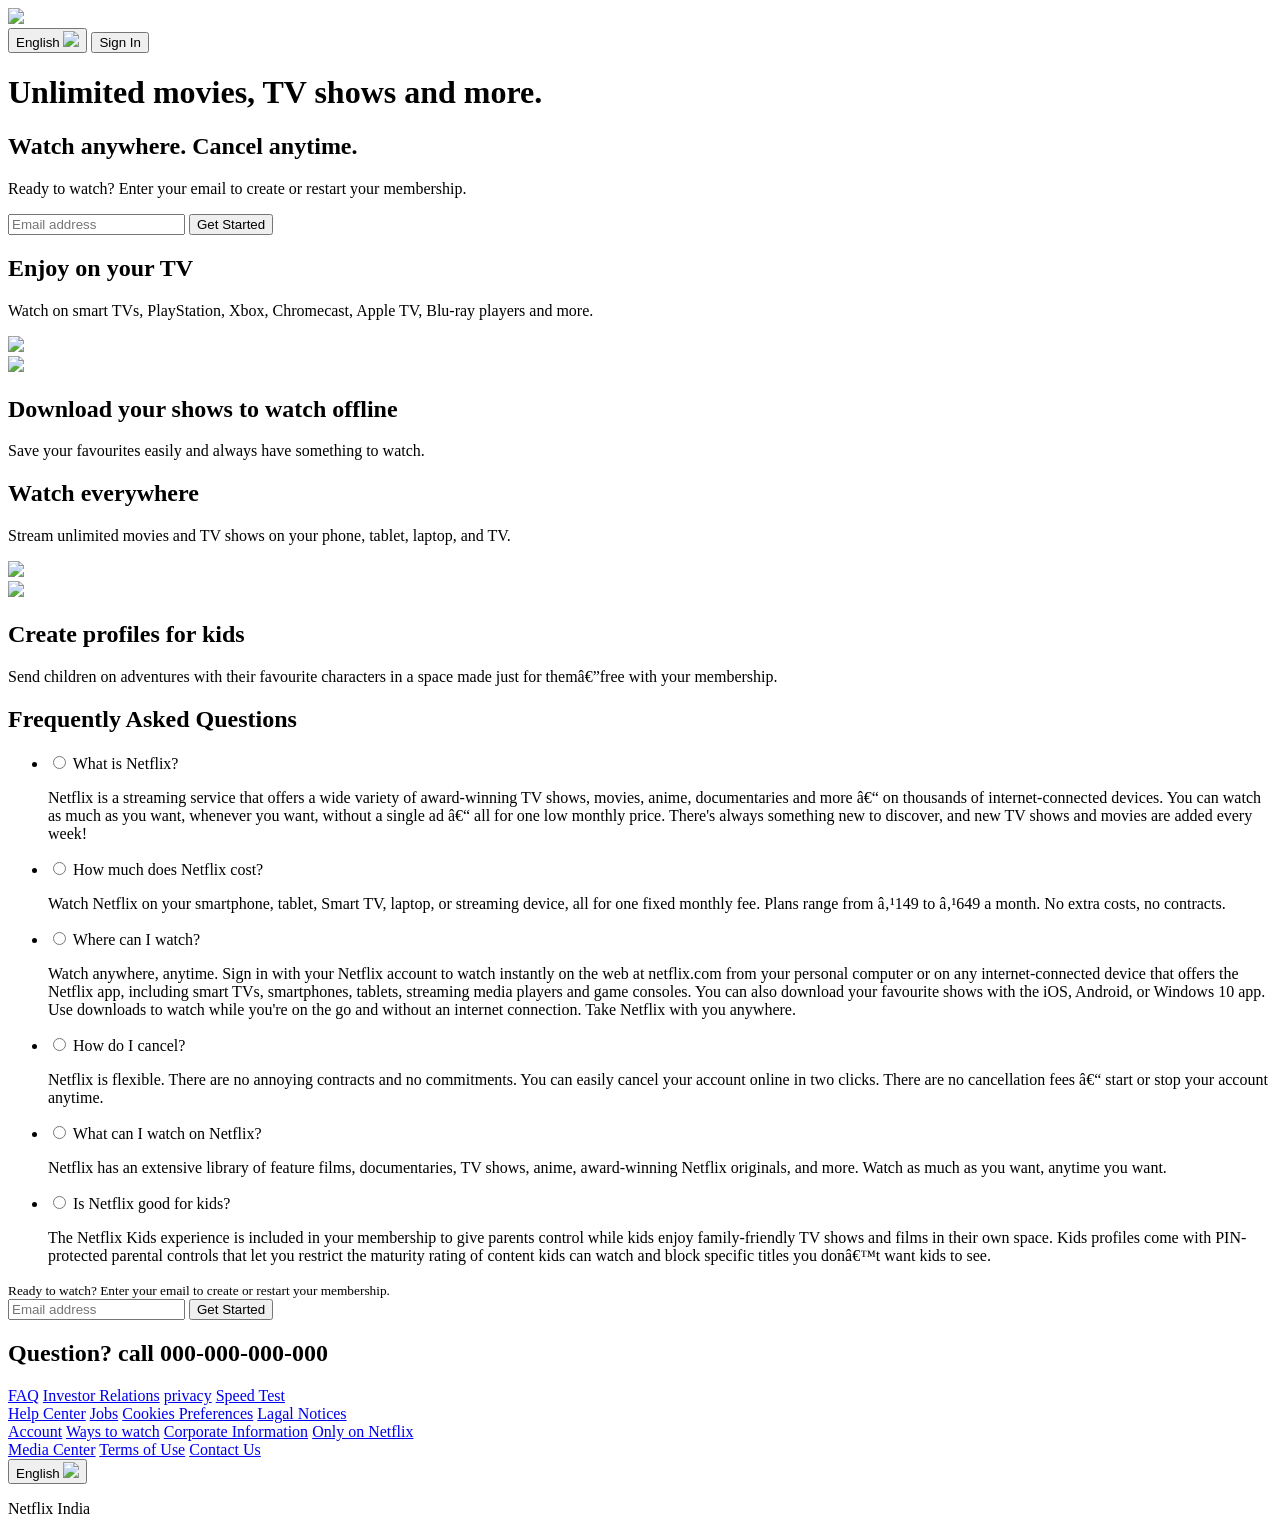
==== first1.html @ 63dea085 "Add files via upload" ====
<!DOCTYPE html>
<html>
<head>
    <!--<meta charset="UTF-8">-->
    <meta name="viewport" content="width=device-width, initial-scale=1.0">
    <title>Netflix Clone</title>
    <link rel="stylesheet" href="style.css">
</head>
    <body>
        <div class="header">
            <nav>
                <img src="logo.png" class="logo">
                <div>
                    <button class="language-btn">English <img src="down-icon.png"></button>
                    <button>Sign In</button>
                </div>
            </nav>
            <div class="header-content">
                <h1>Unlimited movies, TV shows and more.</h1>
                <h2>Watch anywhere. Cancel anytime.</h2>
                <p>Ready to watch? Enter your email to create or restart your membership.</p>
                <form class="email-signup">
                    <input type="email" placeholder="Email address" required>
                    <button type="submit">Get Started</button>
                </form>
            </div>
        </div>
        <div class="features">
            <div class="row">
                <div class="text-col">
                    <h2>Enjoy on your TV</h2>
                    <p>Watch on smart TVs, PlayStation, Xbox, Chromecast, Apple TV, Blu-ray players and more.</p>
                </div>
                <div class="img-col">
                    <img src="feature-1.png">
                </div>
            </div>
            <div class="row">
                <div class="img-col">
                    <img src="feature-2.png">
                </div>
                <div class="text-col">
                    <h2>Download your shows to watch offline</h2>
                    <p>Save your favourites easily and always have something to watch.</p>
                </div>
                
            </div>
            <div class="row">
                <div class="text-col">
                    <h2>Watch everywhere</h2>
                    <p>Stream unlimited movies and TV shows on your phone, tablet, laptop, and TV.</p>
                </div>
                <div class="img-col">
                    <img src="feature-3.png">
                </div>
            </div>
            <div class="row">
                <div class="img-col">
                    <img src="feature-4.png">
                </div>
                <div class="text-col">
                    <h2>Create profiles for kids</h2>
                    <p>Send children on adventures with their favourite characters in a space made just for them—free with your membership.</p>
                </div>   
            </div>
        </div>
        <div class="faq">
            <h2>Frequently Asked Questions</h2>
            <ul class="accordion">
                <li>
                    <input type="radio" name="accordion" id="first">
                    <label for="first">What is Netflix? </label>
                    <div class="content">
                        <p>Netflix is a streaming service that offers a wide variety of award-winning TV shows, movies, anime, documentaries and more – on thousands of internet-connected devices.

                            You can watch as much as you want, whenever you want, without a single ad – all for one low monthly price. There's always something new to discover, and new TV shows and movies are added every week!</p>
                    </div>
                </li>
                <li>
                    <input type="radio" name="accordion" id="Second">
                    <label for="Second">How much does Netflix cost? </label>
                    <div class="content">
                        <p>Watch Netflix on your smartphone, tablet, Smart TV, laptop, or streaming device, all for one fixed monthly fee. Plans range from ₹149 to ₹649 a month. No extra costs, no contracts.</p>
                    </div>
                </li>
                <li>
                    <input type="radio" name="accordion" id="Third">
                    <label for="Third">Where can I watch? </label>
                    <div class="content">
                        <p>Watch anywhere, anytime. Sign in with your Netflix account to watch instantly on the web at netflix.com from your personal computer or on any internet-connected device that offers the Netflix app, including smart TVs, smartphones, tablets, streaming media players and game consoles.

                            You can also download your favourite shows with the iOS, Android, or Windows 10 app. Use downloads to watch while you're on the go and without an internet connection. Take Netflix with you anywhere.</p>
                    </div>
                </li>
                <li>
                    <input type="radio" name="accordion" id="fourth">
                    <label for="fourth">How do I cancel? </label>
                    <div class="content">
                        <p>Netflix is flexible. There are no annoying contracts and no commitments. You can easily cancel your account online in two clicks. There are no cancellation fees – start or stop your account anytime.</p>
                    </div>
                </li>
                <li>
                    <input type="radio" name="accordion" id="fifth">
                    <label for="fifth">What can I watch on Netflix? </label>
                    <div class="content">
                        <p>Netflix has an extensive library of feature films, documentaries, TV shows, anime, award-winning Netflix originals, and more. Watch as much as you want, anytime you want.</p>
                    </div>
                </li>
                <li>
                    <input type="radio" name="accordion" id="sixth">
                    <label for="sixth">Is Netflix good for kids? </label>
                    <div class="content">
                        <p>The Netflix Kids experience is included in your membership to give parents control while kids enjoy family-friendly TV shows and films in their own space.

                            Kids profiles come with PIN-protected parental controls that let you restrict the maturity rating of content kids can watch and block specific titles you don’t want kids to see.</p>
                    </div>
                </li>
            </ul>
            <small>Ready to watch? Enter your email to create or restart your membership.</small>
            <form class="email-signup">
                <input type="email" placeholder="Email address" required>
                <button type="submit">Get Started</button>
            </form>
        </div>
        <div class="footer">
            <h2>Question? call 000-000-000-000</h2>
            <div class="row">
                <div class="col">
                    <a href="#">FAQ</a>
                    <a href="#">Investor Relations</a>
                    <a href="#">privacy</a>
                    <a href="#">Speed Test</a>
                </div>
                <div class="col">
                    <a href="#">Help Center</a>
                    <a href="#">Jobs</a>
                    <a href="#">Cookies Preferences</a>
                    <a href="#">Lagal Notices</a>
                </div>
                <div class="col">
                    <a href="#">Account</a>
                    <a href="#">Ways to watch</a>
                    <a href="#">Corporate Information</a>
                    <a href="#">Only on Netflix</a>
                </div>
                <div class="col">
                    <a href="#">Media Center</a>
                    <a href="#">Terms of Use</a>
                    <a href="#">Contact Us</a>
                </div>
            </div>
            <button class="language-btn">English <img src="down-icon.png"></button>
            <p class="copyright-txt">Netflix India</p>
        </div>
    </body>
</html>
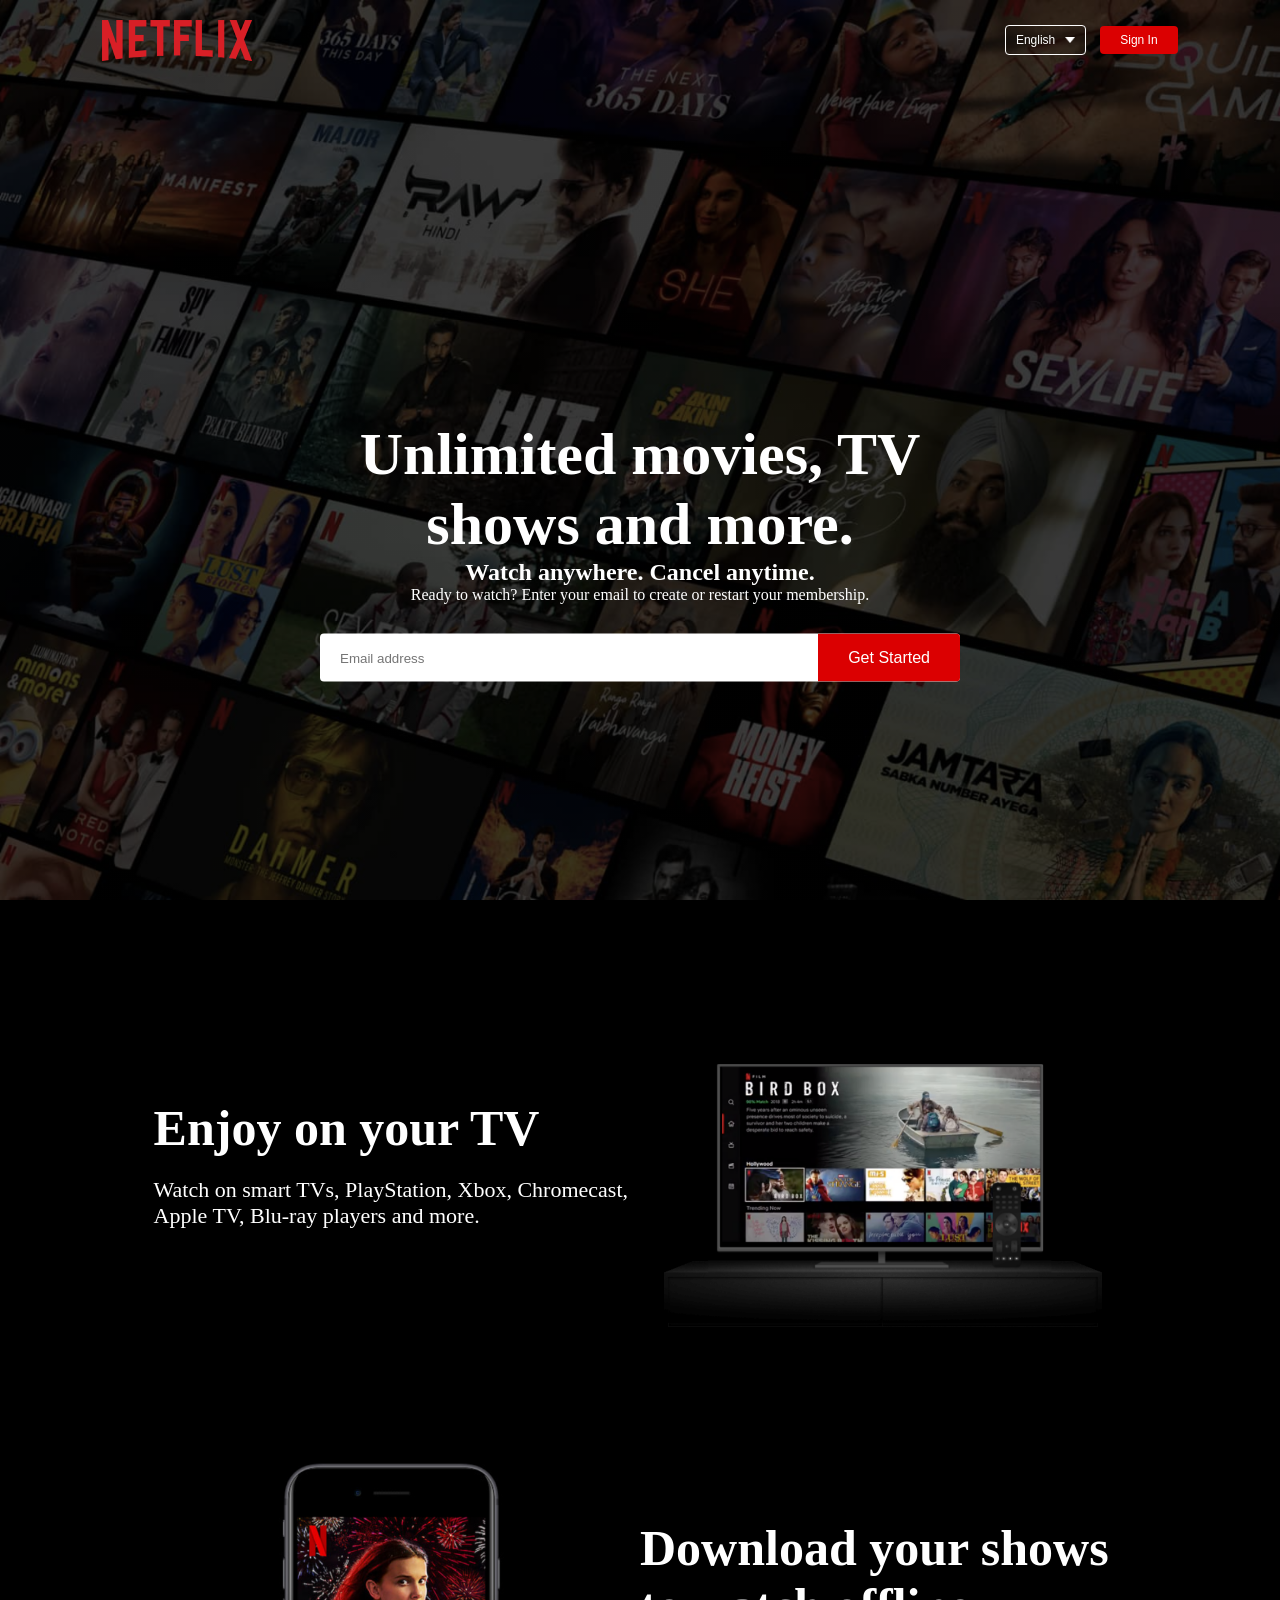
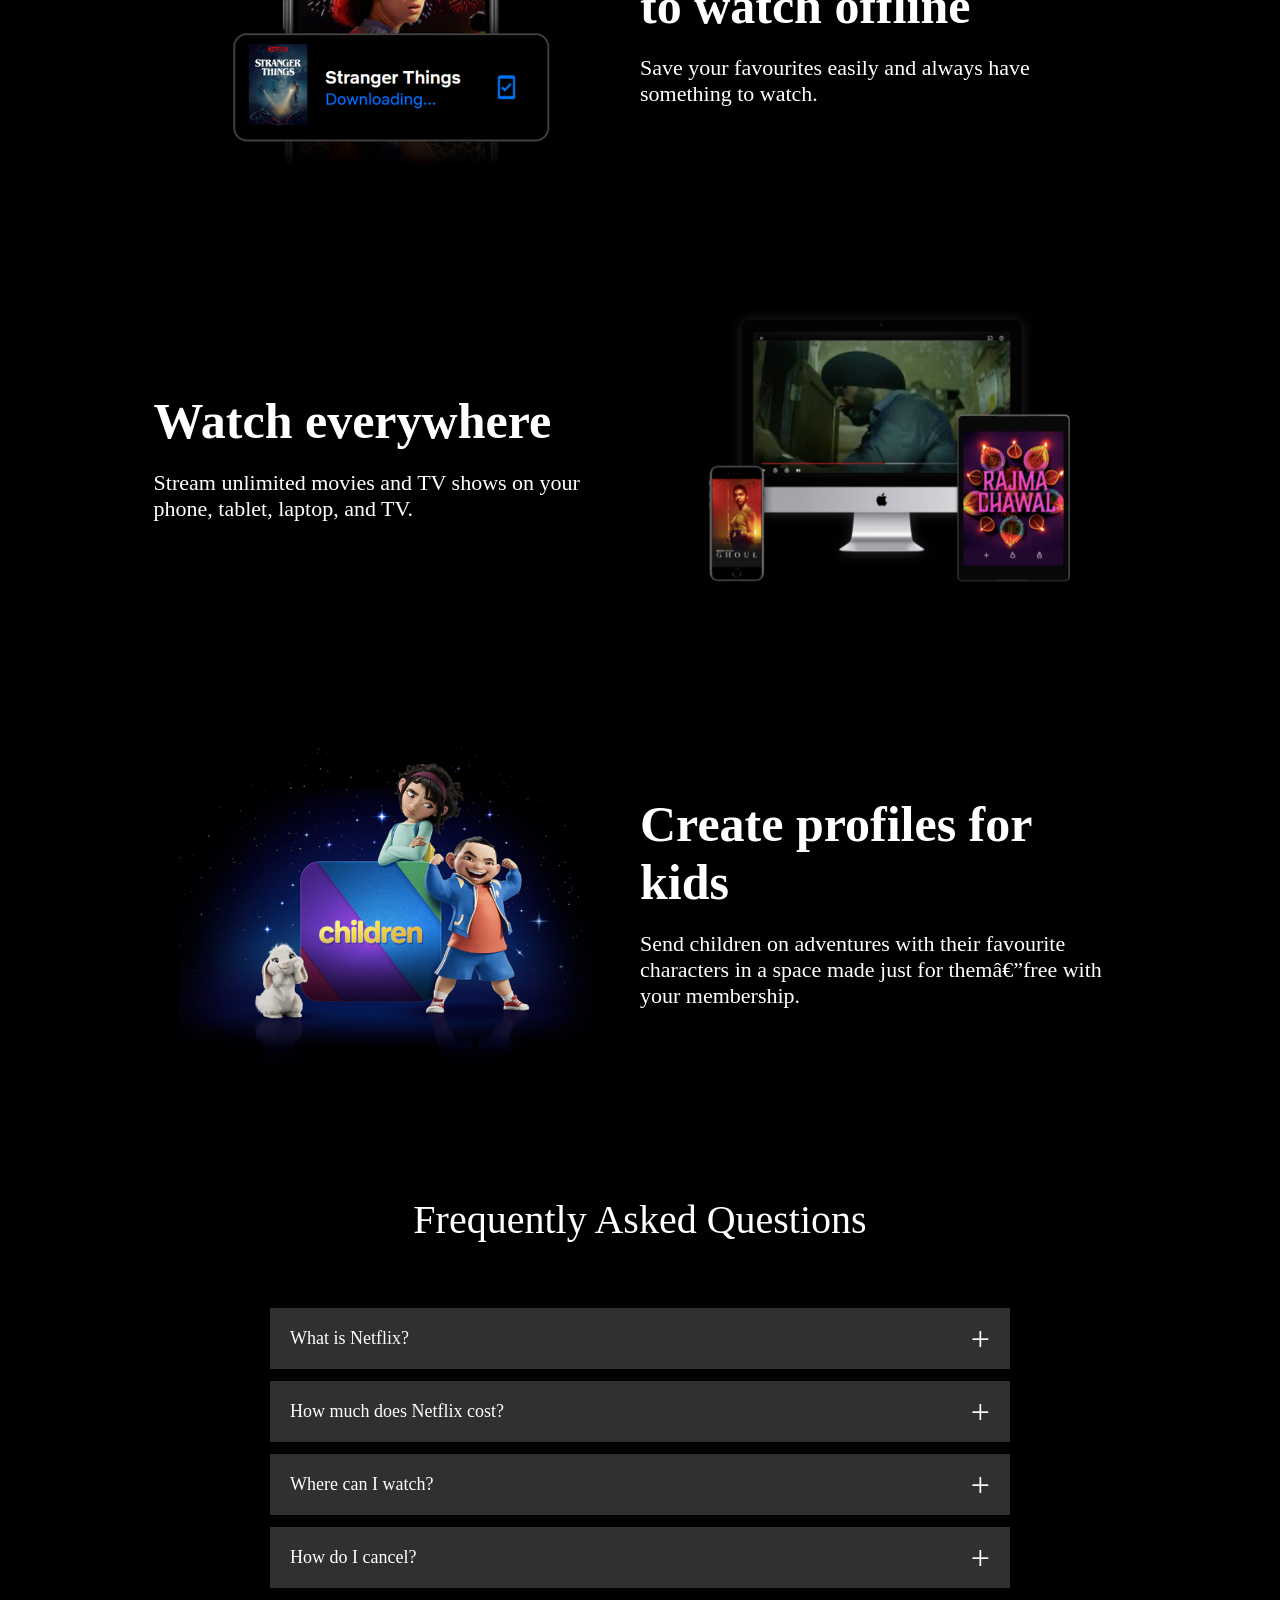
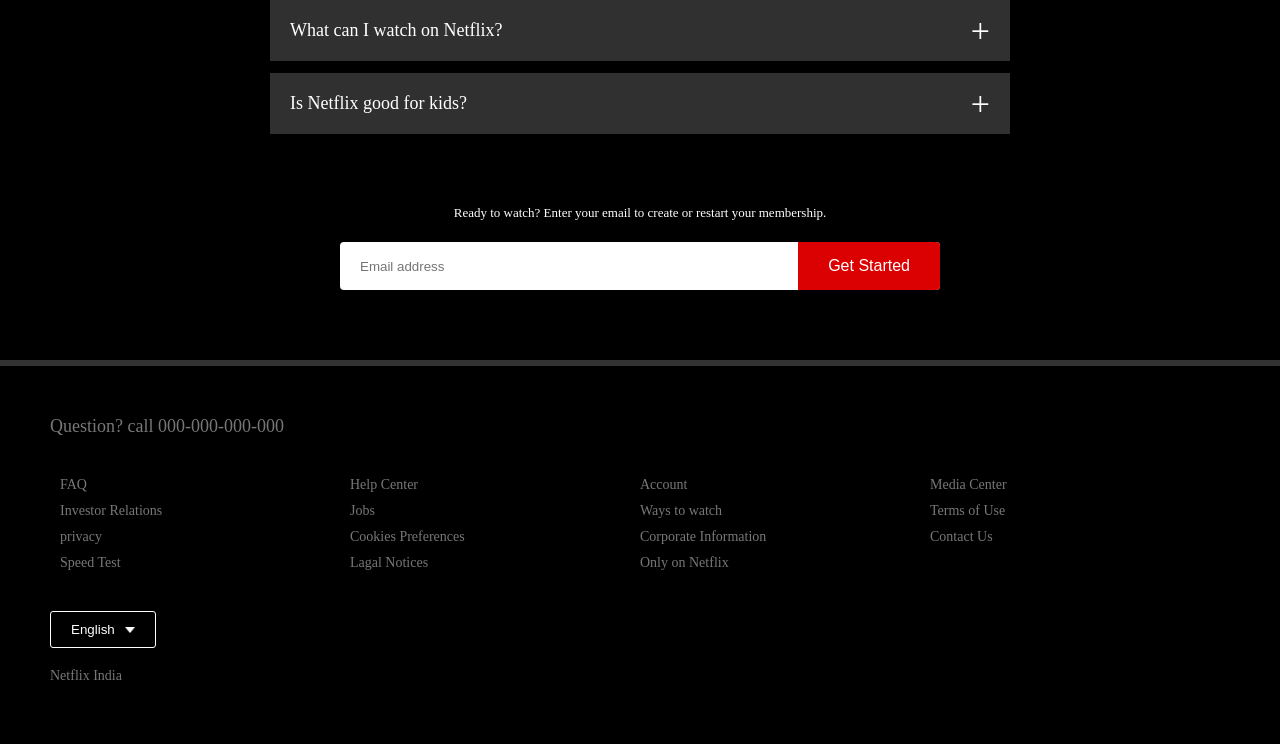
==== commit b822d86e: "Update first1.html just update" ====
--- a/first1.html
+++ b/first1.html
@@ -4,14 +4,14 @@
     <!--<meta charset="UTF-8">-->
     <meta name="viewport" content="width=device-width, initial-scale=1.0">
     <title>Netflix Clone</title>
-    <link rel="stylesheet" href="style.css">
+    <link rel="stylesheet" href="MY-HTML-PROJECT/style.css">
 </head>
     <body>
         <div class="header">
             <nav>
-                <img src="logo.png" class="logo">
+                <img src="MY-HTML-PROJECT/logo.png" class="logo">
                 <div>
-                    <button class="language-btn">English <img src="down-icon.png"></button>
+                    <button class="language-btn">English <img src="MY-HTML-PROJECT/down-icon.png"></button>
                     <button>Sign In</button>
                 </div>
             </nav>
@@ -32,12 +32,12 @@
                     <p>Watch on smart TVs, PlayStation, Xbox, Chromecast, Apple TV, Blu-ray players and more.</p>
                 </div>
                 <div class="img-col">
-                    <img src="feature-1.png">
+                    <img src="MY-HTML-PROJECT/feature-1.png">
                 </div>
             </div>
             <div class="row">
                 <div class="img-col">
-                    <img src="feature-2.png">
+                    <img src="MY-HTML-PROJECT/feature-2.png">
                 </div>
                 <div class="text-col">
                     <h2>Download your shows to watch offline</h2>
@@ -51,12 +51,12 @@
                     <p>Stream unlimited movies and TV shows on your phone, tablet, laptop, and TV.</p>
                 </div>
                 <div class="img-col">
-                    <img src="feature-3.png">
+                    <img src="MY-HTML-PROJECT/feature-3.png">
                 </div>
             </div>
             <div class="row">
                 <div class="img-col">
-                    <img src="feature-4.png">
+                    <img src="MY-HTML-PROJECT/feature-4.png">
                 </div>
                 <div class="text-col">
                     <h2>Create profiles for kids</h2>
@@ -149,8 +149,8 @@
                     <a href="#">Contact Us</a>
                 </div>
             </div>
-            <button class="language-btn">English <img src="down-icon.png"></button>
+            <button class="language-btn">English <img src="MY-HTML-PROJECT/down-icon.png"></button>
             <p class="copyright-txt">Netflix India</p>
         </div>
     </body>
-</html>+</html>
--- a/MY-HTML-PROJECT/style.css
+++ b/MY-HTML-PROJECT/style.css
@@ -0,0 +1,306 @@
+*{
+    margin: 0;
+    padding: 0%;
+    font-family: 'poppins' sans-serif;
+    box-sizing: border-box;
+    
+}
+    
+body{
+    
+    background-color: #000;
+    color: #fff;
+}
+.header{
+    width: 100%;
+    height: 100vh;
+    background-image: linear-gradient(rgba(0,0,0,0.7),rgba(0,0,0,0.7)), url('header-image.png');
+    background-size: cover;
+    background-position: center;
+    padding: 10px 8%;
+    position: relative;
+}
+nav{
+    display: flex;
+    align-items: center;
+    justify-content: space-between;
+    padding: 10px 0;
+}
+.logo{
+    width: 150px;
+    cursor: pointer;
+
+}
+nav button{
+    border: 0;
+    outline: 0;
+    background: #db0001;
+    color: #fff;
+    padding: 7px 20px;
+    font-size: 12px;
+    border-radius: 4px;
+    margin-left: 10px;
+    cursor: pointer;
+}
+.language-btn{
+    display: inline-flex;
+    align-items: center;
+    background: transparent;
+    border: 1px solid #fff;
+    padding: 7px 10px;
+}
+.language-btn img{
+    width: 10px;
+    margin-left: 10px;
+}
+
+
+.header-content{
+    position: absolute;
+    top: 50%;
+    left: 50%;
+    transform: translate(-50%,-50%);
+    text-align: center;
+    margin-top: 100px;
+}
+.header-content h1{
+    font-size: 60px;
+    line-height: 70px;
+    font-weight: 600;
+    max-width: 650px;
+}
+.header-content h3{
+    font-weight: 400;
+    margin-bottom: 20px;
+}
+.email-signup{
+    background: #fff;
+    border-radius: 4px;
+    display: flex;
+    align-items: center;
+    margin-top: 30px;
+    overflow: hidden;
+}
+.email-signup input{
+    flex: 1;
+    border: 0;
+    outline: 0;
+    margin-left: 20px;
+}
+.email-signup button{
+    background: #db0001;
+    border: 0;
+    outline: 0;
+    color: #fff;
+    font-size: 16px;
+    cursor: pointer;
+    padding: 15px 30px;
+}
+
+
+/*--------features--------*/
+.features{
+    padding: 50px 12%;
+    font-size: 22px;
+}
+
+.row{
+    display: flex;
+    width: 100%;
+    align-items: center;
+    flex-wrap: wrap;
+    padding: 50px 0;
+
+}
+.text-col{
+    flex-basis: 50%;
+    margin-bottom: 20px;
+}
+.img-col{
+    flex-basis: 50%;
+    margin-bottom: 20px;
+
+}
+
+.img-col img{
+    display: block;
+    width: 90%;
+    margin: auto;
+}
+.features h2{
+    font-size: 50px;
+    font-weight: 600;
+    margin-bottom: 20px;
+}
+
+
+/*-------frequently Asked----------*/
+.faq{
+    padding: 10px 12%;
+    text-align: center;
+    font-size: 18px;
+
+}
+.faq h2{
+    font-weight: 500;
+    font-size: 40px;
+}
+.accordion{
+    margin: 60px auto;
+    width: 100%;
+    max-width: 750px;
+
+}
+.accordion li{
+    list-style: none;
+    width: 100%;
+    padding: 5px;
+}
+.accordion li label{
+    display: flex;
+    align-items: center;
+    padding: 20px;
+    font-size: 18px;
+    font-weight: 500;
+    background: #303030;
+    margin-bottom: 2px;
+    cursor: pointer;
+    position: relative;
+
+}
+label::after{
+    content: '+';
+    font-size: 34px;
+    position: absolute;
+    right: 20px;
+    transition: transform 0.5s;
+}
+input[type="radio"]{
+    display: none;
+}
+.accordion .content{
+    background: #303030;
+    text-align: left;
+    padding: 0 20px;
+    max-height: 0;
+    overflow: hidden;
+    transition: max-height 0.5s, padding 0.5s;
+}
+
+.accordion input[type="radio"]:checked + label + .content{
+    max-height: 600px;
+    padding: 30px 20px;
+}
+.accordion input[type="radio"]:checked + label + .content{
+    max-height: 600px;
+    padding: 30px 20px;
+}
+.accordion input[type="radio"]:checked + label::after{
+    transform: rotate(135deg);
+}
+.faq .email-signup{
+    max-width: 600px;
+    margin: 20px auto 60px;
+
+}
+.faq small{
+    font-size: 13px;
+}
+
+/*-----------footer----------*/
+.footer{
+    padding: 50px;
+    border-top: 6px solid #333;
+    color: #777;
+}
+
+.footer h2{
+    font-size: 18px;
+    font-weight: 400;
+    margin-bottom: 30px;
+}
+.footer .col{
+    flex-basis: 25%;
+    flex-grow: 1;
+    margin-bottom: 20px;
+}
+.footer  .col a{
+    display: block;
+    text-decoration: none;
+    color: #777;
+    font-size: 14px;
+    margin-bottom: 10px;
+}
+.footer .row{
+    align-items: flex-start;
+    padding: 10px;
+}
+
+.footer .language-btn{
+    color: #fff;
+    padding: 10px 20px;
+    border-radius: 3px;
+}
+.copyright-txt{
+    font-size: 14px;
+    margin-top: 20px;
+    margin-bottom: 10px;
+
+}
+
+
+/*------------media-queries-for small-screen----------*/
+@media only screen and (max-width: 600px){
+    .logo{
+        width: 100px;
+    }
+    nav bottom{
+        padding: 5px 10px;
+    }
+    nav .language-btn{
+        padding: 4px 8px;
+
+    }
+    .header-content{
+        position: unset;
+        transform: none;
+        padding-top: 150px; 
+
+    }
+    .header-content h1{
+        font-size: 30px;
+    }
+    .email-signup botton{
+        font-size: 12px;
+        padding: 10px;
+    }
+    .text-col, .img-col{
+        flex-basis: 100%;
+
+    }
+    .features h2{
+        font-size: 30px;
+    }
+     .features p{
+        font-size: 15px;
+    }
+    .row:nth-child(2),.row:nth-child(4){
+        flex-direction: column-reverse;
+    }
+    .features .row{
+        padding: 10px 0;
+    }
+    .faq h2{
+        font-size: 14px;
+    }
+    .accordion .content{
+        font-size: 14px;
+    }
+    .accordion li label{
+        padding: 10px;
+        font-size: 14px;
+    }
+    label::after{
+        font-size: 22px;
+    }
+}
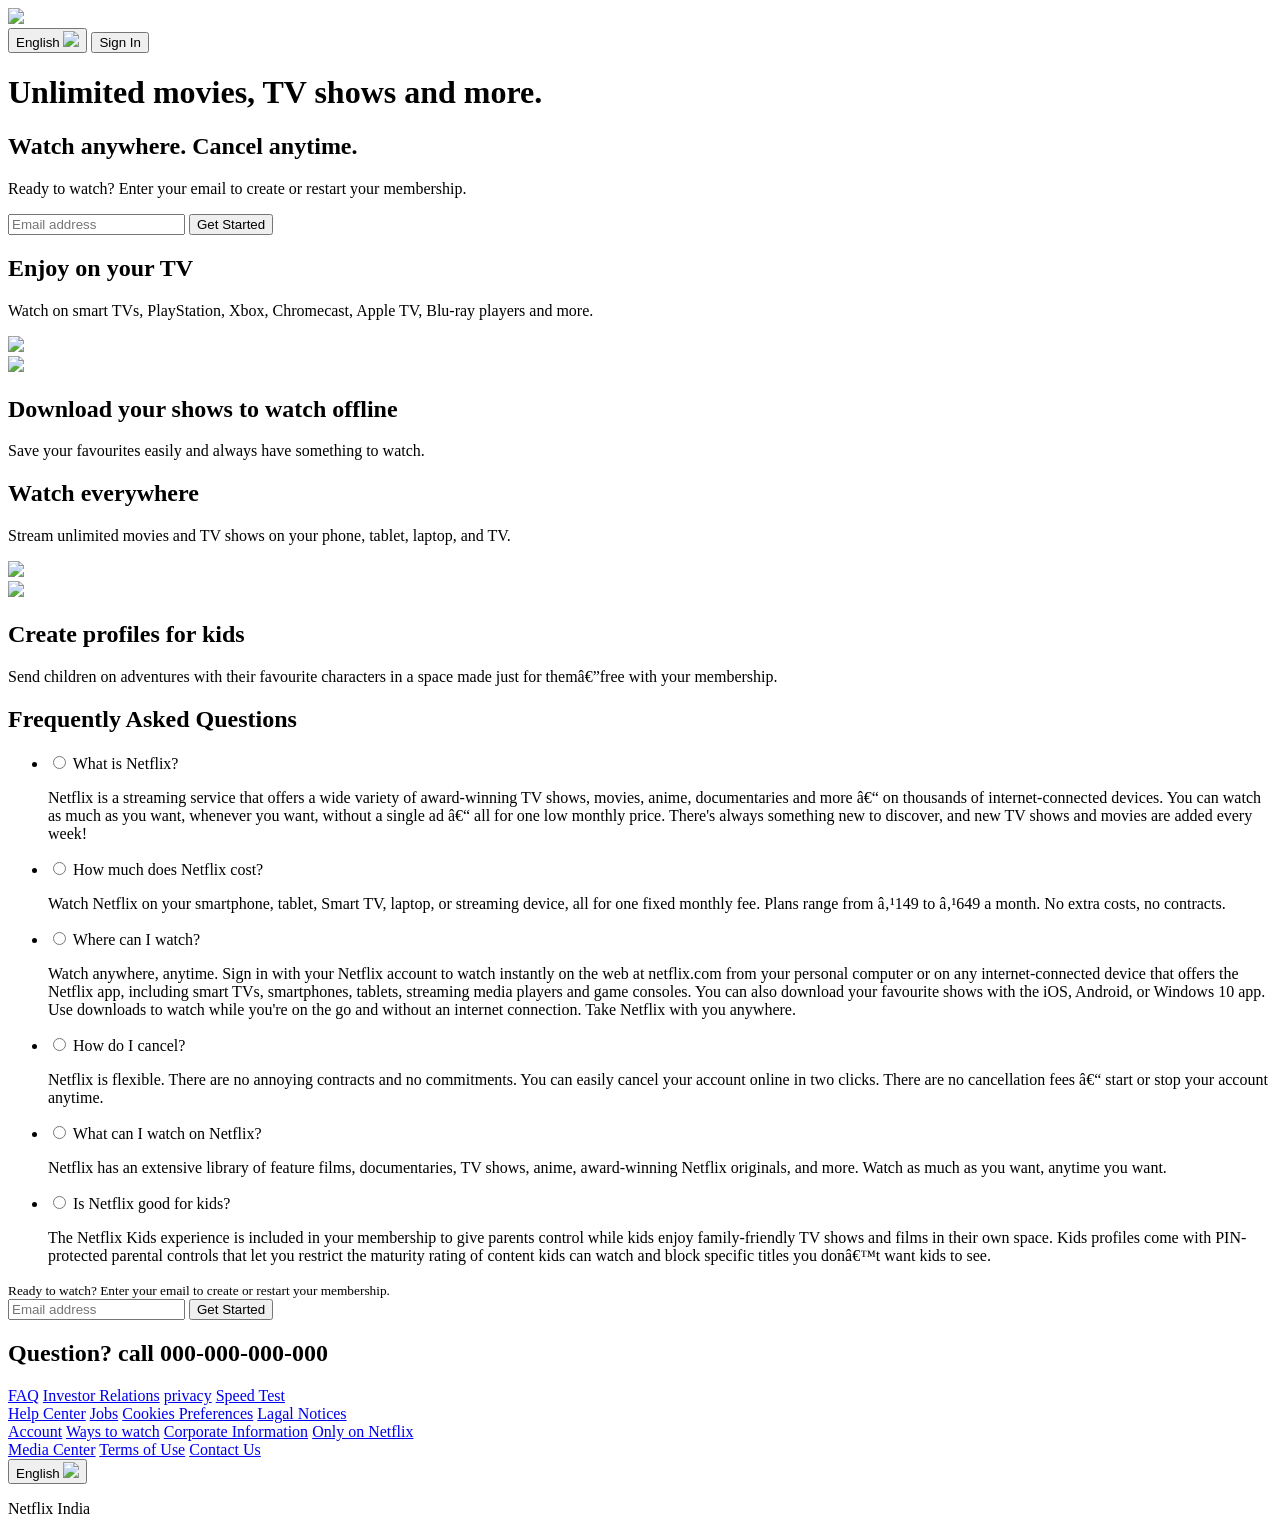
==== commit 4f10fb4b: "Update first1.html" ====
--- a/first1.html
+++ b/first1.html
@@ -4,14 +4,14 @@
     <!--<meta charset="UTF-8">-->
     <meta name="viewport" content="width=device-width, initial-scale=1.0">
     <title>Netflix Clone</title>
-    <link rel="stylesheet" href="MY-HTML-PROJECT/style.css">
+    <link rel="stylesheet" href="Netflix-Clone/Netflix/style.css">
 </head>
     <body>
         <div class="header">
             <nav>
-                <img src="MY-HTML-PROJECT/logo.png" class="logo">
+                <img src="Netflix-Clone/Netflix/logo.png" class="logo">
                 <div>
-                    <button class="language-btn">English <img src="MY-HTML-PROJECT/down-icon.png"></button>
+                    <button class="language-btn">English <img src="Netflix-Clone/Netflix/down-icon.png"></button>
                     <button>Sign In</button>
                 </div>
             </nav>
@@ -32,12 +32,12 @@
                     <p>Watch on smart TVs, PlayStation, Xbox, Chromecast, Apple TV, Blu-ray players and more.</p>
                 </div>
                 <div class="img-col">
-                    <img src="MY-HTML-PROJECT/feature-1.png">
+                    <img src="Netflix-Clone/Netflix/feature-1.png">
                 </div>
             </div>
             <div class="row">
                 <div class="img-col">
-                    <img src="MY-HTML-PROJECT/feature-2.png">
+                    <img src="Netflix-Clone/Netflix/feature-2.png">
                 </div>
                 <div class="text-col">
                     <h2>Download your shows to watch offline</h2>
@@ -51,12 +51,12 @@
                     <p>Stream unlimited movies and TV shows on your phone, tablet, laptop, and TV.</p>
                 </div>
                 <div class="img-col">
-                    <img src="MY-HTML-PROJECT/feature-3.png">
+                    <img src="Netflix-Clone/Netflix/feature-3.png">
                 </div>
             </div>
             <div class="row">
                 <div class="img-col">
-                    <img src="MY-HTML-PROJECT/feature-4.png">
+                    <img src="Netflix-Clone/Netflix/feature-4.png">
                 </div>
                 <div class="text-col">
                     <h2>Create profiles for kids</h2>
@@ -149,7 +149,7 @@
                     <a href="#">Contact Us</a>
                 </div>
             </div>
-            <button class="language-btn">English <img src="MY-HTML-PROJECT/down-icon.png"></button>
+            <button class="language-btn">English <img src="Netflix-Clone/Netflix/down-icon.png"></button>
             <p class="copyright-txt">Netflix India</p>
         </div>
     </body>
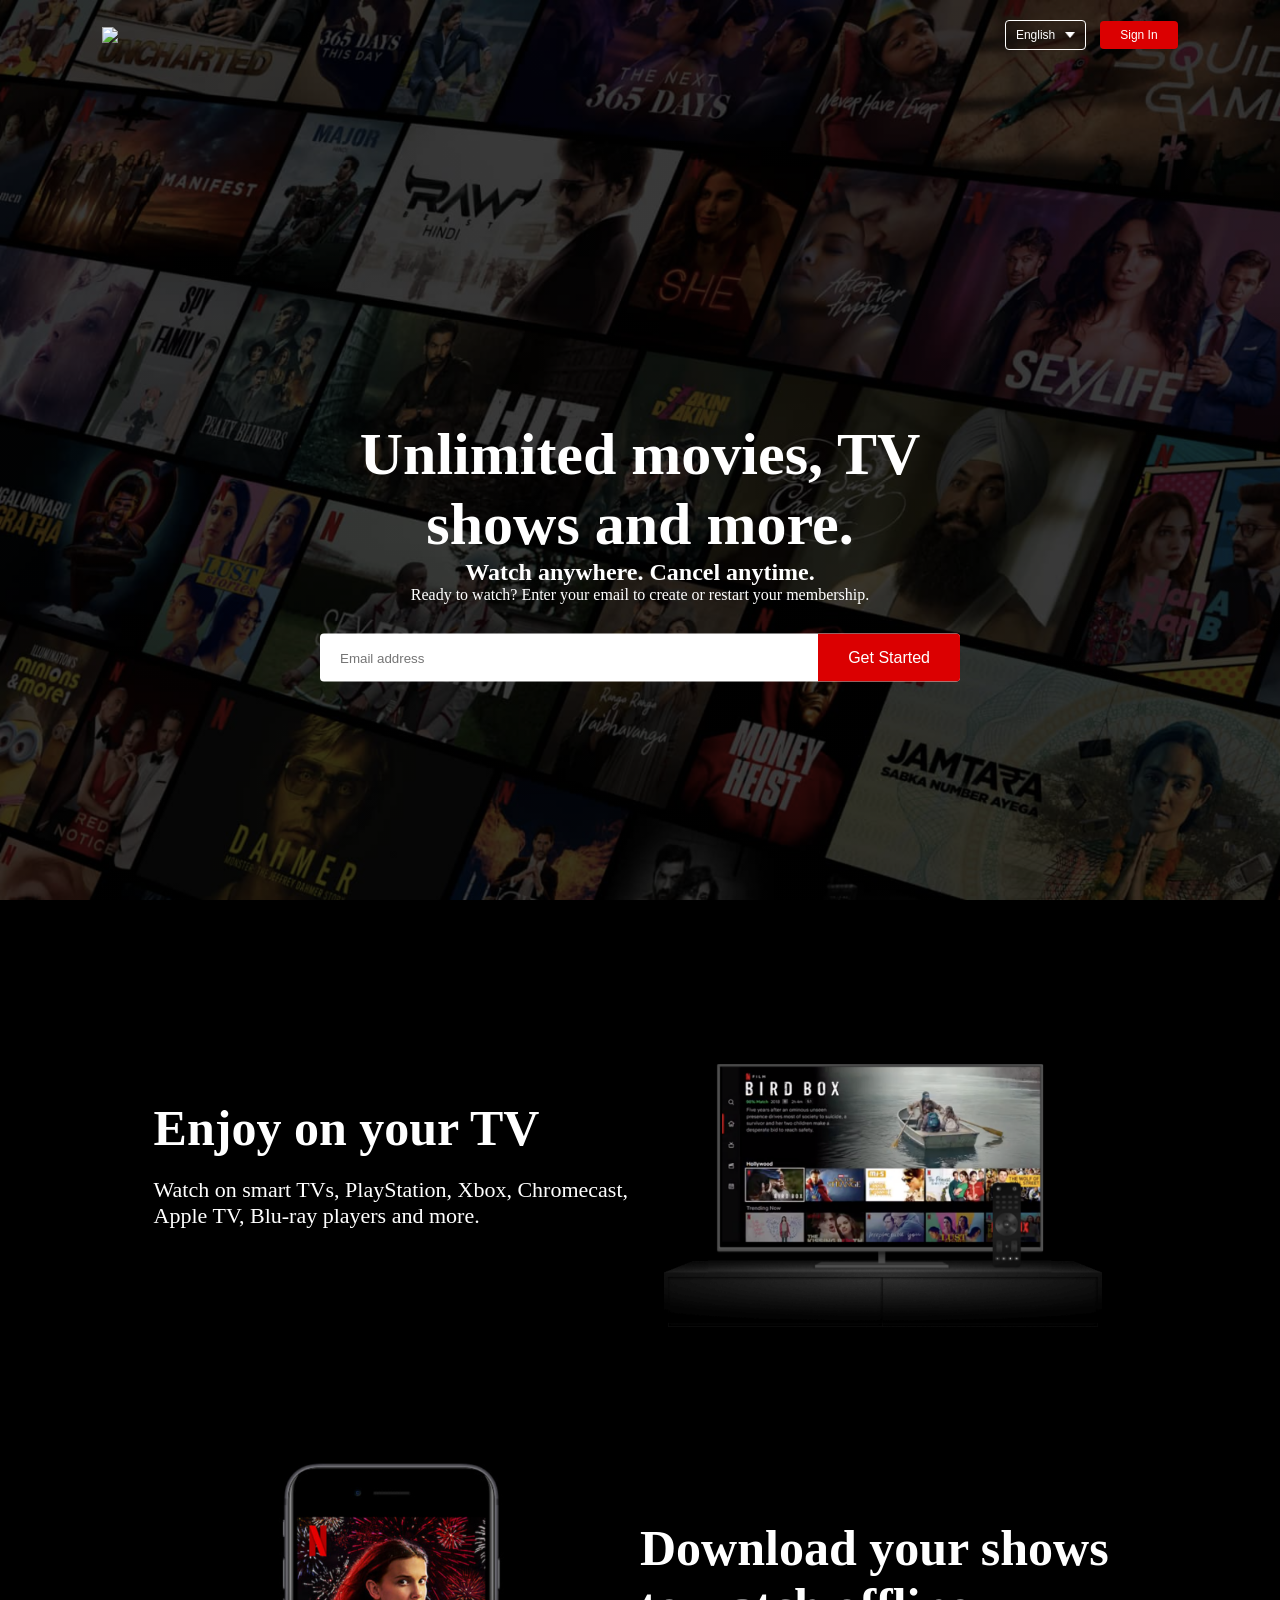
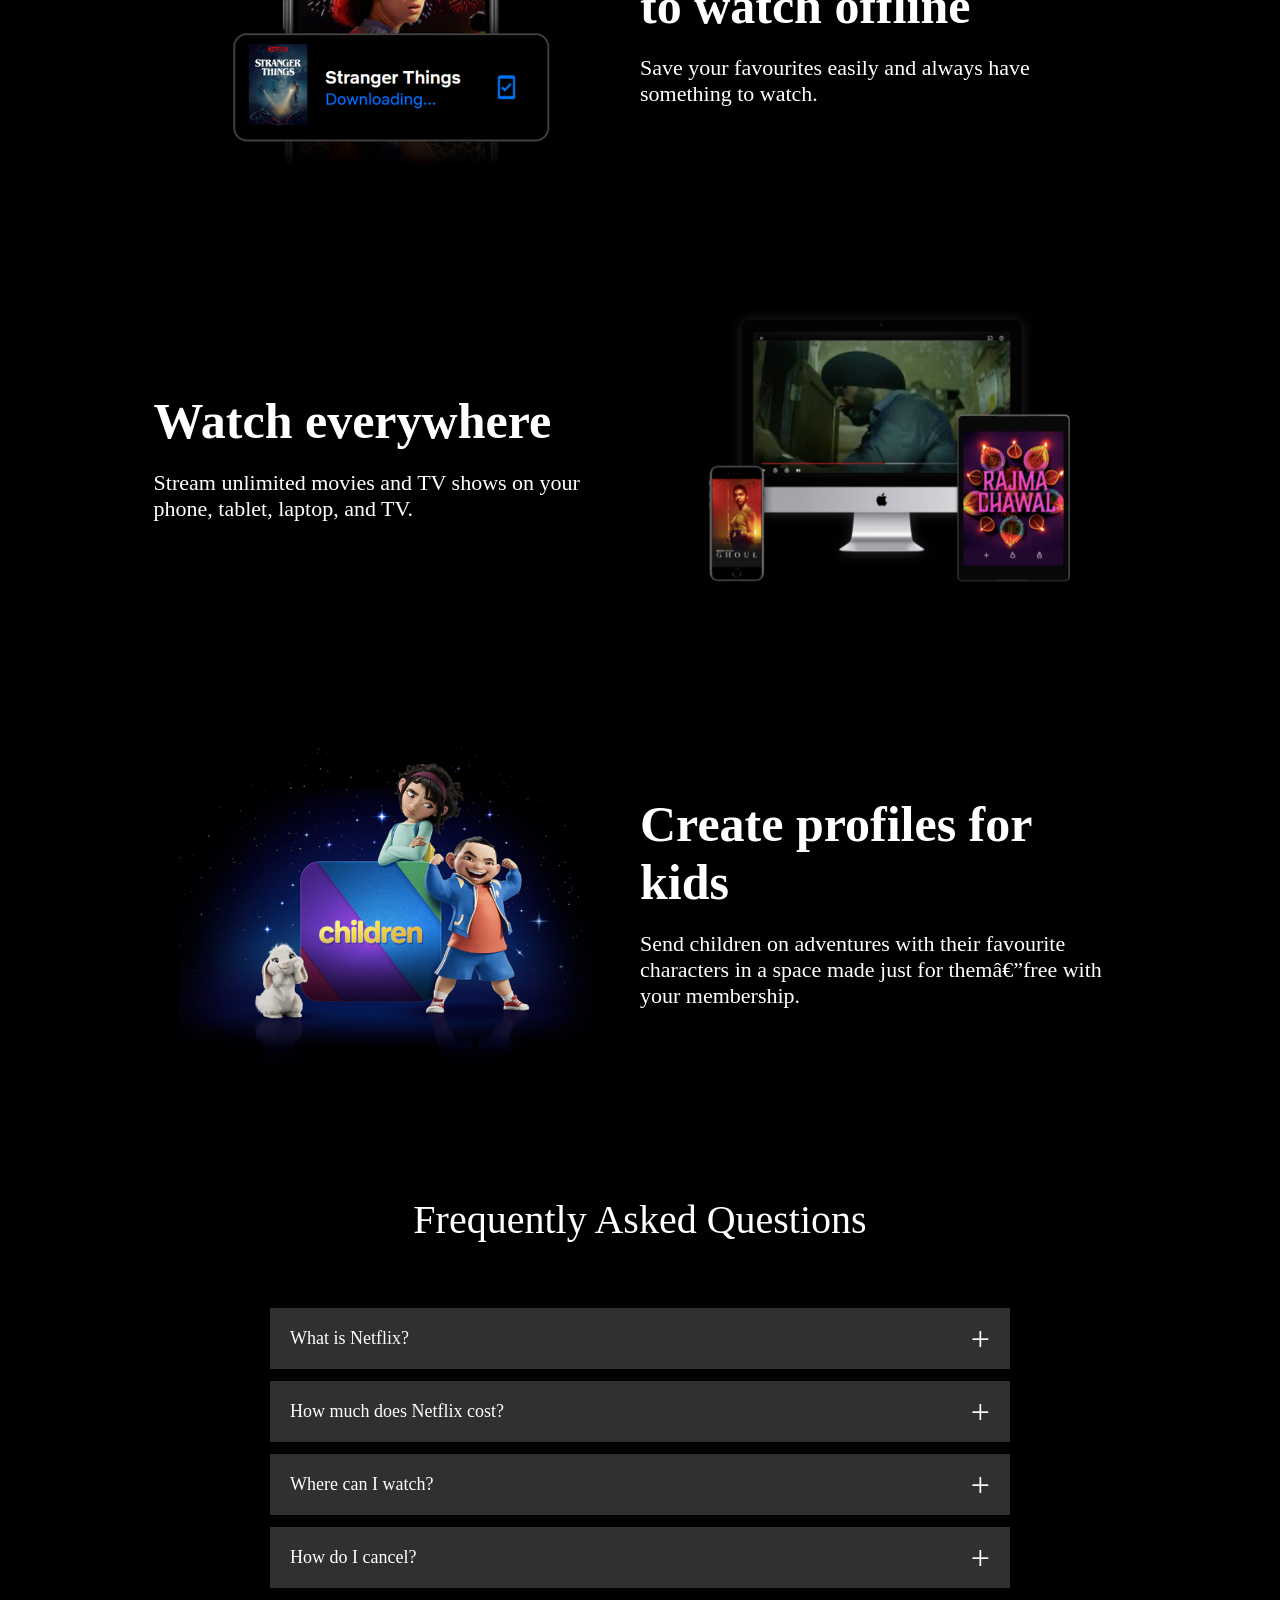
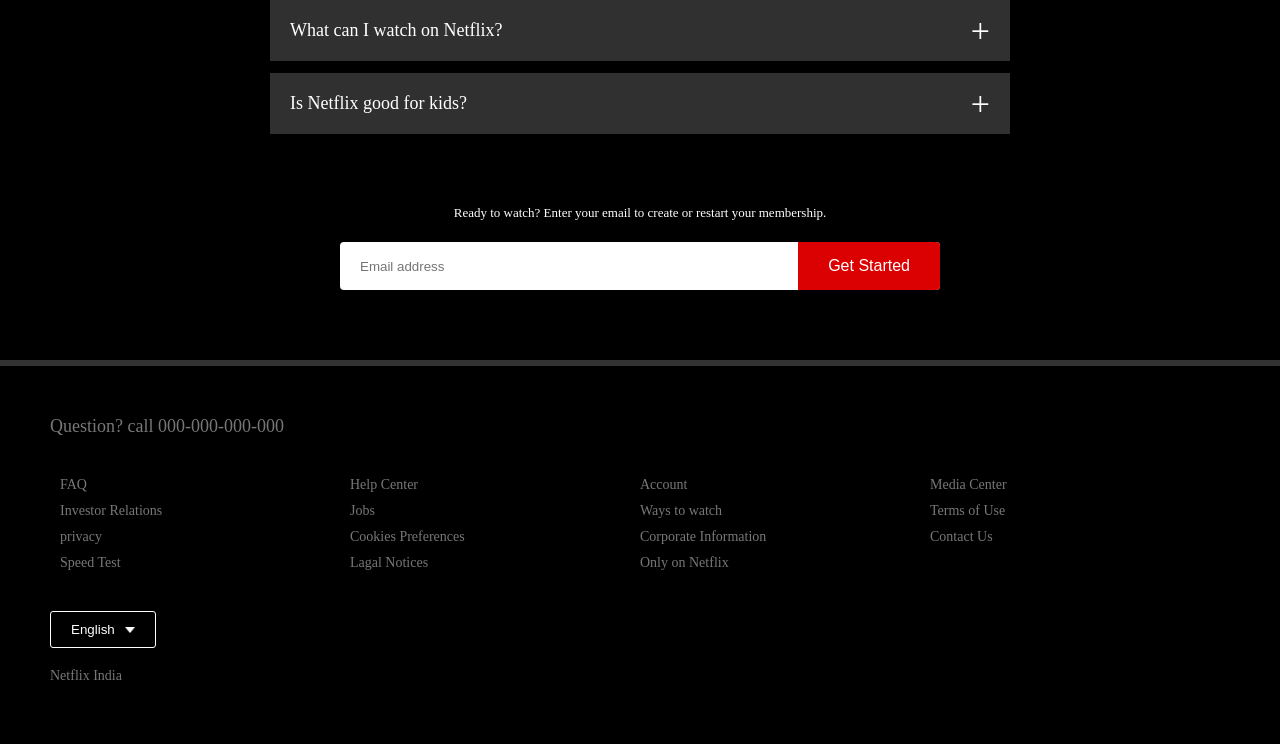
==== commit 1354be9f: "Update first1.html" ====
--- a/first1.html
+++ b/first1.html
@@ -4,14 +4,14 @@
     <!--<meta charset="UTF-8">-->
     <meta name="viewport" content="width=device-width, initial-scale=1.0">
     <title>Netflix Clone</title>
-    <link rel="stylesheet" href="Netflix-Clone/Netflix/style.css">
+    <link rel="stylesheet" href="Netflix/style.css">
 </head>
     <body>
         <div class="header">
             <nav>
                 <img src="Netflix-Clone/Netflix/logo.png" class="logo">
                 <div>
-                    <button class="language-btn">English <img src="Netflix-Clone/Netflix/down-icon.png"></button>
+                    <button class="language-btn">English <img src="Netflix/down-icon.png"></button>
                     <button>Sign In</button>
                 </div>
             </nav>
@@ -32,12 +32,12 @@
                     <p>Watch on smart TVs, PlayStation, Xbox, Chromecast, Apple TV, Blu-ray players and more.</p>
                 </div>
                 <div class="img-col">
-                    <img src="Netflix-Clone/Netflix/feature-1.png">
+                    <img src="Netflix/feature-1.png">
                 </div>
             </div>
             <div class="row">
                 <div class="img-col">
-                    <img src="Netflix-Clone/Netflix/feature-2.png">
+                    <img src="Netflix/feature-2.png">
                 </div>
                 <div class="text-col">
                     <h2>Download your shows to watch offline</h2>
@@ -51,12 +51,12 @@
                     <p>Stream unlimited movies and TV shows on your phone, tablet, laptop, and TV.</p>
                 </div>
                 <div class="img-col">
-                    <img src="Netflix-Clone/Netflix/feature-3.png">
+                    <img src="Netflix/feature-3.png">
                 </div>
             </div>
             <div class="row">
                 <div class="img-col">
-                    <img src="Netflix-Clone/Netflix/feature-4.png">
+                    <img src="Netflix/feature-4.png">
                 </div>
                 <div class="text-col">
                     <h2>Create profiles for kids</h2>
@@ -149,7 +149,7 @@
                     <a href="#">Contact Us</a>
                 </div>
             </div>
-            <button class="language-btn">English <img src="Netflix-Clone/Netflix/down-icon.png"></button>
+            <button class="language-btn">English <img src="Netflix/down-icon.png"></button>
             <p class="copyright-txt">Netflix India</p>
         </div>
     </body>
--- a/Netflix/style.css
+++ b/Netflix/style.css
@@ -0,0 +1,306 @@
+*{
+    margin: 0;
+    padding: 0%;
+    font-family: 'poppins' sans-serif;
+    box-sizing: border-box;
+    
+}
+    
+body{
+    
+    background-color: #000;
+    color: #fff;
+}
+.header{
+    width: 100%;
+    height: 100vh;
+    background-image: linear-gradient(rgba(0,0,0,0.7),rgba(0,0,0,0.7)), url('header-image.png');
+    background-size: cover;
+    background-position: center;
+    padding: 10px 8%;
+    position: relative;
+}
+nav{
+    display: flex;
+    align-items: center;
+    justify-content: space-between;
+    padding: 10px 0;
+}
+.logo{
+    width: 150px;
+    cursor: pointer;
+
+}
+nav button{
+    border: 0;
+    outline: 0;
+    background: #db0001;
+    color: #fff;
+    padding: 7px 20px;
+    font-size: 12px;
+    border-radius: 4px;
+    margin-left: 10px;
+    cursor: pointer;
+}
+.language-btn{
+    display: inline-flex;
+    align-items: center;
+    background: transparent;
+    border: 1px solid #fff;
+    padding: 7px 10px;
+}
+.language-btn img{
+    width: 10px;
+    margin-left: 10px;
+}
+
+
+.header-content{
+    position: absolute;
+    top: 50%;
+    left: 50%;
+    transform: translate(-50%,-50%);
+    text-align: center;
+    margin-top: 100px;
+}
+.header-content h1{
+    font-size: 60px;
+    line-height: 70px;
+    font-weight: 600;
+    max-width: 650px;
+}
+.header-content h3{
+    font-weight: 400;
+    margin-bottom: 20px;
+}
+.email-signup{
+    background: #fff;
+    border-radius: 4px;
+    display: flex;
+    align-items: center;
+    margin-top: 30px;
+    overflow: hidden;
+}
+.email-signup input{
+    flex: 1;
+    border: 0;
+    outline: 0;
+    margin-left: 20px;
+}
+.email-signup button{
+    background: #db0001;
+    border: 0;
+    outline: 0;
+    color: #fff;
+    font-size: 16px;
+    cursor: pointer;
+    padding: 15px 30px;
+}
+
+
+/*--------features--------*/
+.features{
+    padding: 50px 12%;
+    font-size: 22px;
+}
+
+.row{
+    display: flex;
+    width: 100%;
+    align-items: center;
+    flex-wrap: wrap;
+    padding: 50px 0;
+
+}
+.text-col{
+    flex-basis: 50%;
+    margin-bottom: 20px;
+}
+.img-col{
+    flex-basis: 50%;
+    margin-bottom: 20px;
+
+}
+
+.img-col img{
+    display: block;
+    width: 90%;
+    margin: auto;
+}
+.features h2{
+    font-size: 50px;
+    font-weight: 600;
+    margin-bottom: 20px;
+}
+
+
+/*-------frequently Asked----------*/
+.faq{
+    padding: 10px 12%;
+    text-align: center;
+    font-size: 18px;
+
+}
+.faq h2{
+    font-weight: 500;
+    font-size: 40px;
+}
+.accordion{
+    margin: 60px auto;
+    width: 100%;
+    max-width: 750px;
+
+}
+.accordion li{
+    list-style: none;
+    width: 100%;
+    padding: 5px;
+}
+.accordion li label{
+    display: flex;
+    align-items: center;
+    padding: 20px;
+    font-size: 18px;
+    font-weight: 500;
+    background: #303030;
+    margin-bottom: 2px;
+    cursor: pointer;
+    position: relative;
+
+}
+label::after{
+    content: '+';
+    font-size: 34px;
+    position: absolute;
+    right: 20px;
+    transition: transform 0.5s;
+}
+input[type="radio"]{
+    display: none;
+}
+.accordion .content{
+    background: #303030;
+    text-align: left;
+    padding: 0 20px;
+    max-height: 0;
+    overflow: hidden;
+    transition: max-height 0.5s, padding 0.5s;
+}
+
+.accordion input[type="radio"]:checked + label + .content{
+    max-height: 600px;
+    padding: 30px 20px;
+}
+.accordion input[type="radio"]:checked + label + .content{
+    max-height: 600px;
+    padding: 30px 20px;
+}
+.accordion input[type="radio"]:checked + label::after{
+    transform: rotate(135deg);
+}
+.faq .email-signup{
+    max-width: 600px;
+    margin: 20px auto 60px;
+
+}
+.faq small{
+    font-size: 13px;
+}
+
+/*-----------footer----------*/
+.footer{
+    padding: 50px;
+    border-top: 6px solid #333;
+    color: #777;
+}
+
+.footer h2{
+    font-size: 18px;
+    font-weight: 400;
+    margin-bottom: 30px;
+}
+.footer .col{
+    flex-basis: 25%;
+    flex-grow: 1;
+    margin-bottom: 20px;
+}
+.footer  .col a{
+    display: block;
+    text-decoration: none;
+    color: #777;
+    font-size: 14px;
+    margin-bottom: 10px;
+}
+.footer .row{
+    align-items: flex-start;
+    padding: 10px;
+}
+
+.footer .language-btn{
+    color: #fff;
+    padding: 10px 20px;
+    border-radius: 3px;
+}
+.copyright-txt{
+    font-size: 14px;
+    margin-top: 20px;
+    margin-bottom: 10px;
+
+}
+
+
+/*------------media-queries-for small-screen----------*/
+@media only screen and (max-width: 600px){
+    .logo{
+        width: 100px;
+    }
+    nav bottom{
+        padding: 5px 10px;
+    }
+    nav .language-btn{
+        padding: 4px 8px;
+
+    }
+    .header-content{
+        position: unset;
+        transform: none;
+        padding-top: 150px; 
+
+    }
+    .header-content h1{
+        font-size: 30px;
+    }
+    .email-signup botton{
+        font-size: 12px;
+        padding: 10px;
+    }
+    .text-col, .img-col{
+        flex-basis: 100%;
+
+    }
+    .features h2{
+        font-size: 30px;
+    }
+     .features p{
+        font-size: 15px;
+    }
+    .row:nth-child(2),.row:nth-child(4){
+        flex-direction: column-reverse;
+    }
+    .features .row{
+        padding: 10px 0;
+    }
+    .faq h2{
+        font-size: 14px;
+    }
+    .accordion .content{
+        font-size: 14px;
+    }
+    .accordion li label{
+        padding: 10px;
+        font-size: 14px;
+    }
+    label::after{
+        font-size: 22px;
+    }
+}
